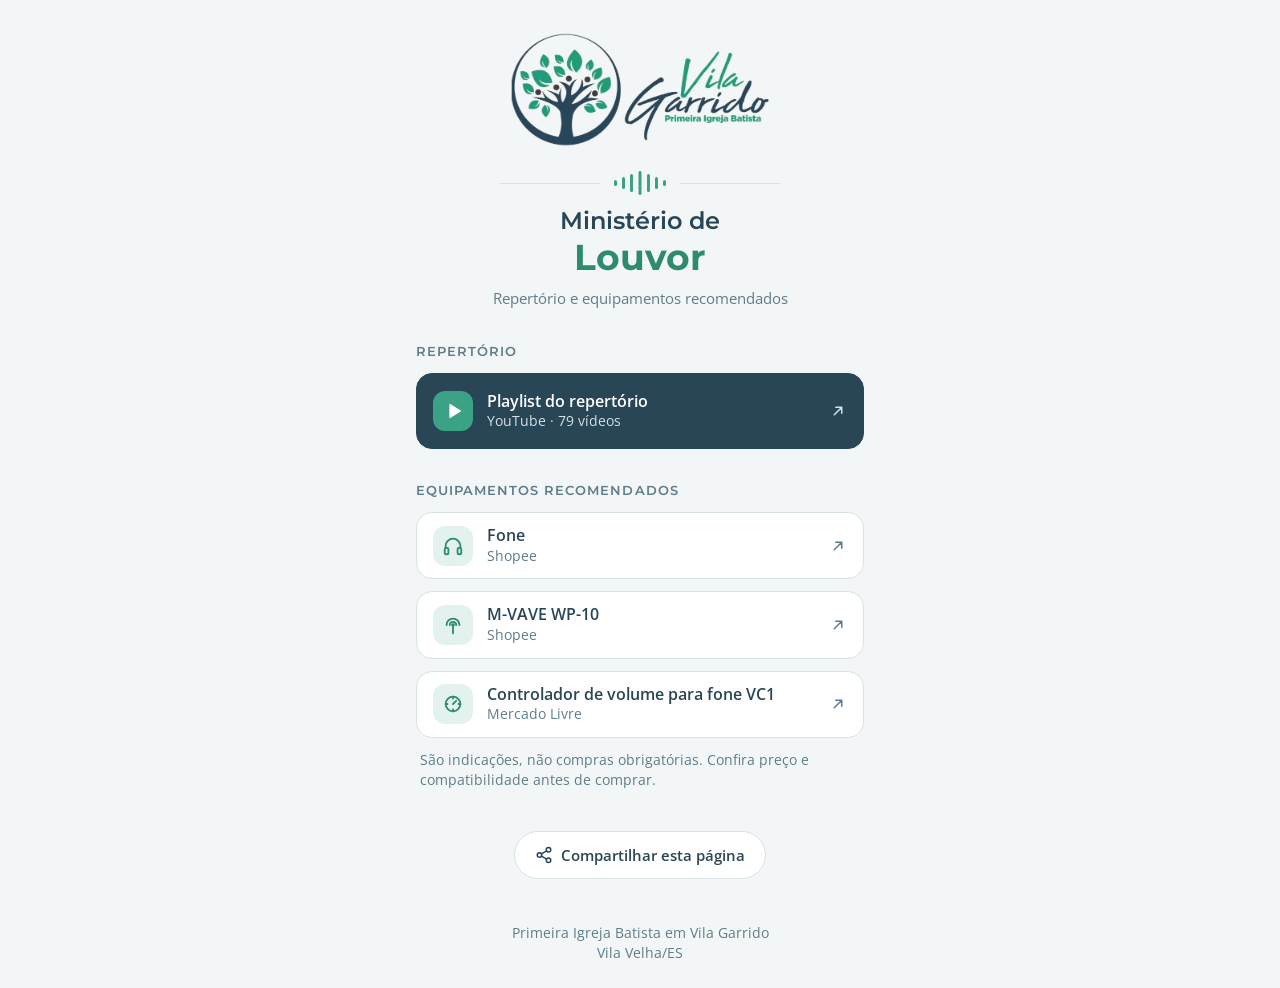
==== index.html @ 210804e4 "Add files via upload" ====
<!doctype html>
<html lang="pt-BR">
<head>
  <meta charset="utf-8">
  <meta name="viewport" content="width=device-width, initial-scale=1, viewport-fit=cover">
  <title>Ministério de Louvor | PIB Vila Garrido</title>
  <meta name="description" content="Repertório e equipamentos recomendados do Ministério de Louvor da Primeira Igreja Batista em Vila Garrido.">
  <meta name="theme-color" content="#294657">
  <meta name="color-scheme" content="light">

  <!-- Prévia ao compartilhar (WhatsApp etc.) -->
  <link rel="canonical" href="https://louvorpibvg.github.io/">
  <meta property="og:type" content="website">
  <meta property="og:url" content="https://louvorpibvg.github.io/">
  <meta property="og:image" content="https://louvorpibvg.github.io/img/compartilhar.jpg">
  <meta property="og:image:width" content="1200">
  <meta property="og:image:height" content="1200">
  <meta property="og:title" content="Ministério de Louvor | PIB Vila Garrido">
  <meta property="og:description" content="Repertório e equipamentos recomendados.">

  <link rel="icon" type="image/png" sizes="32x32" href="img/favicon-32.png">
  <link rel="apple-touch-icon" href="img/apple-touch-icon.png">

  <link rel="preconnect" href="https://fonts.googleapis.com">
  <link rel="preconnect" href="https://fonts.gstatic.com" crossorigin>
  <link href="https://fonts.googleapis.com/css2?family=Montserrat:wght@600;700&family=Open+Sans:wght@400;600&display=swap" rel="stylesheet">

  <style>
    :root {
      --azul: #294657;
      --azul-escuro: #1F2A30;
      --azul-apoio: #5E7C8A;
      --verde: #3BA285;
      --verde-texto: #2E8A70;
      --fundo: #F3F6F6;
      --cartao: #FFFFFF;
      --borda: #D9E2E5;
      --raio: 16px;
      --titulos: "Montserrat", system-ui, -apple-system, "Segoe UI", Roboto, sans-serif;
      --texto: "Open Sans", system-ui, -apple-system, "Segoe UI", Roboto, sans-serif;
    }

    *, *::before, *::after { box-sizing: border-box; }

    html { -webkit-text-size-adjust: 100%; text-size-adjust: 100%; }

    body {
      margin: 0;
      min-height: 100vh;
      min-height: 100dvh;
      background: var(--fundo);
      color: var(--azul-escuro);
      font-family: var(--texto);
      font-size: 16px;
      line-height: 1.5;
      -webkit-tap-highlight-color: transparent;
    }

    .pagina {
      width: 100%;
      max-width: 480px;
      margin: 0 auto;
      padding:
        calc(32px + env(safe-area-inset-top))
        calc(16px + env(safe-area-inset-right))
        calc(24px + env(safe-area-inset-bottom))
        calc(16px + env(safe-area-inset-left));
    }

    /* Cabeçalho */
    .topo { text-align: center; }

    .topo img {
      display: block;
      width: min(260px, 72vw);
      height: auto;
      margin: 0 auto;
    }

    .onda {
      display: flex;
      align-items: center;
      gap: 12px;
      margin: 24px auto 12px;
      max-width: 280px;
    }
    .onda::before, .onda::after {
      content: "";
      flex: 1;
      height: 1px;
      background: var(--borda);
    }
    .onda svg { width: 56px; height: 24px; flex: none; }

    h1 {
      margin: 0;
      font-family: var(--titulos);
      font-weight: 600;
      font-size: 1.5rem;
      line-height: 1.2;
      color: var(--azul);
    }
    h1 strong {
      display: block;
      font-weight: 700;
      font-size: 2.25rem;
      color: var(--verde-texto);
    }

    .subtitulo {
      margin: 8px 0 0;
      color: var(--azul-apoio);
      font-size: 0.95rem;
    }

    /* Seções */
    section { margin-top: 32px; }

    h2 {
      margin: 0 0 12px;
      font-family: var(--titulos);
      font-weight: 600;
      font-size: 0.8rem;
      letter-spacing: 0.08em;
      text-transform: uppercase;
      color: var(--azul-apoio);
    }

    .lista {
      list-style: none;
      margin: 0;
      padding: 0;
      display: grid;
      gap: 12px;
    }

    /* Botões de link */
    .link {
      display: flex;
      align-items: center;
      gap: 14px;
      min-height: 64px;
      padding: 12px 16px;
      border-radius: var(--raio);
      background: var(--cartao);
      border: 1px solid var(--borda);
      color: var(--azul);
      text-decoration: none;
      transition: transform 120ms ease, border-color 120ms ease;
    }
    .link:active { transform: scale(0.98); }
    .link:focus-visible {
      outline: 3px solid var(--verde);
      outline-offset: 3px;
    }

    .link .icone {
      flex: none;
      display: grid;
      place-items: center;
      width: 40px;
      height: 40px;
      border-radius: 12px;
      background: rgba(59, 162, 133, 0.14);
      color: var(--verde-texto);
    }
    .link .icone svg { width: 22px; height: 22px; }

    .link .textos { flex: 1; min-width: 0; }
    .link .nome {
      display: block;
      font-weight: 600;
      font-size: 1rem;
      line-height: 1.3;
      overflow-wrap: anywhere;
    }
    .link .detalhe {
      display: block;
      font-size: 0.85rem;
      color: var(--azul-apoio);
    }

    .link .seta { flex: none; width: 18px; height: 18px; color: var(--azul-apoio); }

    /* Destaque: repertório */
    .link.principal {
      background: var(--azul);
      border-color: var(--azul);
      color: #FFFFFF;
      min-height: 76px;
    }
    .link.principal .icone { background: var(--verde); color: #FFFFFF; }
    .link.principal .detalhe, .link.principal .seta { color: #D3E0E5; }

    .aviso {
      margin: 12px 4px 0;
      font-size: 0.85rem;
      color: var(--azul-apoio);
    }

    /* Rodapé */
    footer {
      margin-top: 40px;
      text-align: center;
      font-size: 0.85rem;
      color: var(--azul-apoio);
    }

    .compartilhar {
      display: inline-flex;
      align-items: center;
      justify-content: center;
      gap: 8px;
      min-height: 48px;
      padding: 0 20px;
      margin-bottom: 16px;
      border: 1px solid var(--borda);
      border-radius: 999px;
      background: var(--cartao);
      color: var(--azul);
      font: 600 0.95rem var(--texto);
      cursor: pointer;
    }
    .compartilhar svg { width: 18px; height: 18px; }
    .compartilhar:focus-visible { outline: 3px solid var(--verde); outline-offset: 3px; }

    .status { min-height: 1.5em; margin: 0 0 8px; color: var(--verde-texto); font-weight: 600; }

    footer p { margin: 0; }

    @media (hover: hover) {
      .link:hover { border-color: var(--verde); }
      .link.principal:hover { border-color: var(--verde); }
      .compartilhar:hover { border-color: var(--verde); }
    }

    @media (prefers-reduced-motion: reduce) {
      .link { transition: none; }
      .link:active { transform: none; }
    }
  </style>
</head>
<body>
  <main class="pagina">
    <header class="topo">
      <img src="img/logo-pibvg.png" width="648" height="287"
           alt="Primeira Igreja Batista em Vila Garrido">

      <div class="onda" aria-hidden="true">
        <svg viewBox="0 0 56 24" fill="#3BA285">
          <rect x="2" y="9" width="3" height="6" rx="1.5"/>
          <rect x="10" y="6" width="3" height="12" rx="1.5"/>
          <rect x="18" y="3" width="3" height="18" rx="1.5"/>
          <rect x="26.5" y="0" width="3" height="24" rx="1.5"/>
          <rect x="35" y="3" width="3" height="18" rx="1.5"/>
          <rect x="43" y="6" width="3" height="12" rx="1.5"/>
          <rect x="51" y="9" width="3" height="6" rx="1.5"/>
        </svg>
      </div>

      <h1>Ministério de <strong>Louvor</strong></h1>
      <p class="subtitulo">Repertório e equipamentos recomendados</p>
    </header>

    <section aria-labelledby="t-repertorio">
      <h2 id="t-repertorio">Repertório</h2>
      <ul class="lista">
        <li>
          <a class="link principal" href="https://www.youtube.com/playlist?list=PLcqBs6YAsFBc" target="_blank" rel="noopener">
            <span class="icone" aria-hidden="true">
              <svg viewBox="0 0 24 24" fill="currentColor"><path d="M8 5.5v13a1 1 0 0 0 1.5.86l10.5-6.5a1 1 0 0 0 0-1.72L9.5 4.64A1 1 0 0 0 8 5.5z"/></svg>
            </span>
            <span class="textos">
              <span class="nome">Playlist do repertório</span>
              <span class="detalhe">YouTube · 79 vídeos</span>
            </span>
            <svg class="seta" viewBox="0 0 24 24" fill="none" stroke="currentColor" stroke-width="2" stroke-linecap="round" stroke-linejoin="round" aria-hidden="true"><path d="M7 17 17 7M9 7h8v8"/></svg>
          </a>
        </li>
      </ul>
    </section>

    <section aria-labelledby="t-equipamentos">
      <h2 id="t-equipamentos">Equipamentos recomendados</h2>
      <ul class="lista">
        <li>
          <a class="link" href="https://br.shp.ee/Cc43zkN" target="_blank" rel="noopener">
            <span class="icone" aria-hidden="true">
              <svg viewBox="0 0 24 24" fill="none" stroke="currentColor" stroke-width="2" stroke-linecap="round" stroke-linejoin="round"><path d="M4 14v-2a8 8 0 0 1 16 0v2"/><rect x="3" y="14" width="4" height="7" rx="1.5"/><rect x="17" y="14" width="4" height="7" rx="1.5"/></svg>
            </span>
            <span class="textos">
              <span class="nome">Fone</span>
              <span class="detalhe">Shopee</span>
            </span>
            <svg class="seta" viewBox="0 0 24 24" fill="none" stroke="currentColor" stroke-width="2" stroke-linecap="round" stroke-linejoin="round" aria-hidden="true"><path d="M7 17 17 7M9 7h8v8"/></svg>
          </a>
        </li>
        <li>
          <a class="link" href="https://br.shp.ee/d4Twdta" target="_blank" rel="noopener">
            <span class="icone" aria-hidden="true">
              <svg viewBox="0 0 24 24" fill="none" stroke="currentColor" stroke-width="2" stroke-linecap="round" stroke-linejoin="round"><path d="M5 12a7 7 0 0 1 14 0"/><path d="M8.5 12a3.5 3.5 0 0 1 7 0"/><circle cx="12" cy="12" r="1"/><path d="M12 13v8"/></svg>
            </span>
            <span class="textos">
              <span class="nome">M-VAVE WP-10</span>
              <span class="detalhe">Shopee</span>
            </span>
            <svg class="seta" viewBox="0 0 24 24" fill="none" stroke="currentColor" stroke-width="2" stroke-linecap="round" stroke-linejoin="round" aria-hidden="true"><path d="M7 17 17 7M9 7h8v8"/></svg>
          </a>
        </li>
        <li>
          <a class="link" href="https://produto.mercadolivre.com.br/MLB-1937304223-controlador-de-volume-para-fone-vc1-p10-whitech-_JM" target="_blank" rel="noopener">
            <span class="icone" aria-hidden="true">
              <svg viewBox="0 0 24 24" fill="none" stroke="currentColor" stroke-width="2" stroke-linecap="round" stroke-linejoin="round"><circle cx="12" cy="12" r="8"/><path d="M12 12l3.5-3.5"/><path d="M12 4v2M20 12h-2M12 20v-2M4 12h2"/></svg>
            </span>
            <span class="textos">
              <span class="nome">Controlador de volume para fone VC1</span>
              <span class="detalhe">Mercado Livre</span>
            </span>
            <svg class="seta" viewBox="0 0 24 24" fill="none" stroke="currentColor" stroke-width="2" stroke-linecap="round" stroke-linejoin="round" aria-hidden="true"><path d="M7 17 17 7M9 7h8v8"/></svg>
          </a>
        </li>
      </ul>
      <p class="aviso">São indicações, não compras obrigatórias. Confira preço e compatibilidade antes de comprar.</p>
    </section>

    <footer>
      <button type="button" class="compartilhar" id="compartilhar">
        <svg viewBox="0 0 24 24" fill="none" stroke="currentColor" stroke-width="2" stroke-linecap="round" stroke-linejoin="round" aria-hidden="true"><circle cx="18" cy="5" r="3"/><circle cx="6" cy="12" r="3"/><circle cx="18" cy="19" r="3"/><path d="m8.6 13.5 6.8 4M15.4 6.5l-6.8 4"/></svg>
        Compartilhar esta página
      </button>
      <p class="status" id="status" role="status" aria-live="polite"></p>
      <p>Primeira Igreja Batista em Vila Garrido<br>Vila Velha/ES</p>
    </footer>
  </main>

  <script>
    (function () {
      var botao = document.getElementById("compartilhar");
      var status = document.getElementById("status");
      var dados = {
        title: "Ministério de Louvor | PIB Vila Garrido",
        text: "Repertório e equipamentos do Ministério de Louvor",
        url: location.href
      };

      function avisar(msg) {
        status.textContent = msg;
        setTimeout(function () { status.textContent = ""; }, 3000);
      }

      function copiar() {
        if (navigator.clipboard && window.isSecureContext) {
          navigator.clipboard.writeText(dados.url)
            .then(function () { avisar("Link copiado."); })
            .catch(function () { avisar("Copie o endereço na barra do navegador."); });
        } else {
          avisar("Copie o endereço na barra do navegador.");
        }
      }

      botao.addEventListener("click", function () {
        if (navigator.share) {
          navigator.share(dados).catch(function (erro) {
            if (erro && erro.name !== "AbortError") copiar();
          });
        } else {
          copiar();
        }
      });
    })();
  </script>
</body>
</html>
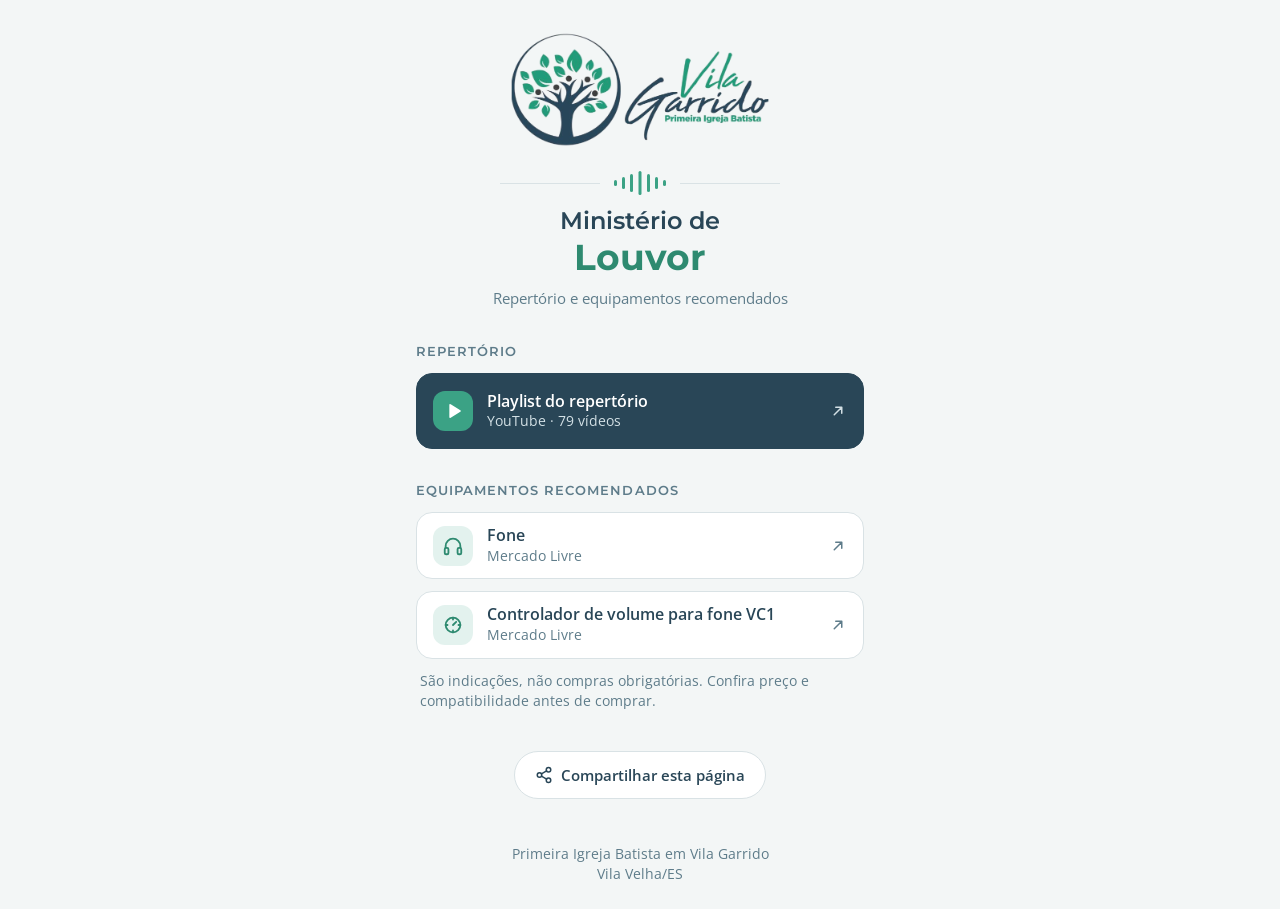
==== commit b4b007b8: "Update recommended equipment links and details Updated product links and details for recommended equ" ====
--- a/index.html
+++ b/index.html
@@ -284,25 +284,13 @@
       <h2 id="t-equipamentos">Equipamentos recomendados</h2>
       <ul class="lista">
         <li>
-          <a class="link" href="https://br.shp.ee/Cc43zkN" target="_blank" rel="noopener">
+          <a class="link" href="https://www.mercadolivre.com.br/p/MLB42690619?matt_tool=38524122&amp;pdp_filters=item_id:MLB4313498561&amp;ua=HUNc7znxGOWSrGlzvaR-Fs2YEgUDq_4E6SSIfKr-EHJZjvI#origin=share&amp;sid=share&amp;wid=MLB4313498561&amp;action=copy" target="_blank" rel="noopener">
             <span class="icone" aria-hidden="true">
               <svg viewBox="0 0 24 24" fill="none" stroke="currentColor" stroke-width="2" stroke-linecap="round" stroke-linejoin="round"><path d="M4 14v-2a8 8 0 0 1 16 0v2"/><rect x="3" y="14" width="4" height="7" rx="1.5"/><rect x="17" y="14" width="4" height="7" rx="1.5"/></svg>
             </span>
             <span class="textos">
               <span class="nome">Fone</span>
-              <span class="detalhe">Shopee</span>
-            </span>
-            <svg class="seta" viewBox="0 0 24 24" fill="none" stroke="currentColor" stroke-width="2" stroke-linecap="round" stroke-linejoin="round" aria-hidden="true"><path d="M7 17 17 7M9 7h8v8"/></svg>
-          </a>
-        </li>
-        <li>
-          <a class="link" href="https://br.shp.ee/d4Twdta" target="_blank" rel="noopener">
-            <span class="icone" aria-hidden="true">
-              <svg viewBox="0 0 24 24" fill="none" stroke="currentColor" stroke-width="2" stroke-linecap="round" stroke-linejoin="round"><path d="M5 12a7 7 0 0 1 14 0"/><path d="M8.5 12a3.5 3.5 0 0 1 7 0"/><circle cx="12" cy="12" r="1"/><path d="M12 13v8"/></svg>
-            </span>
-            <span class="textos">
-              <span class="nome">M-VAVE WP-10</span>
-              <span class="detalhe">Shopee</span>
+              <span class="detalhe">Mercado Livre</span>
             </span>
             <svg class="seta" viewBox="0 0 24 24" fill="none" stroke="currentColor" stroke-width="2" stroke-linecap="round" stroke-linejoin="round" aria-hidden="true"><path d="M7 17 17 7M9 7h8v8"/></svg>
           </a>
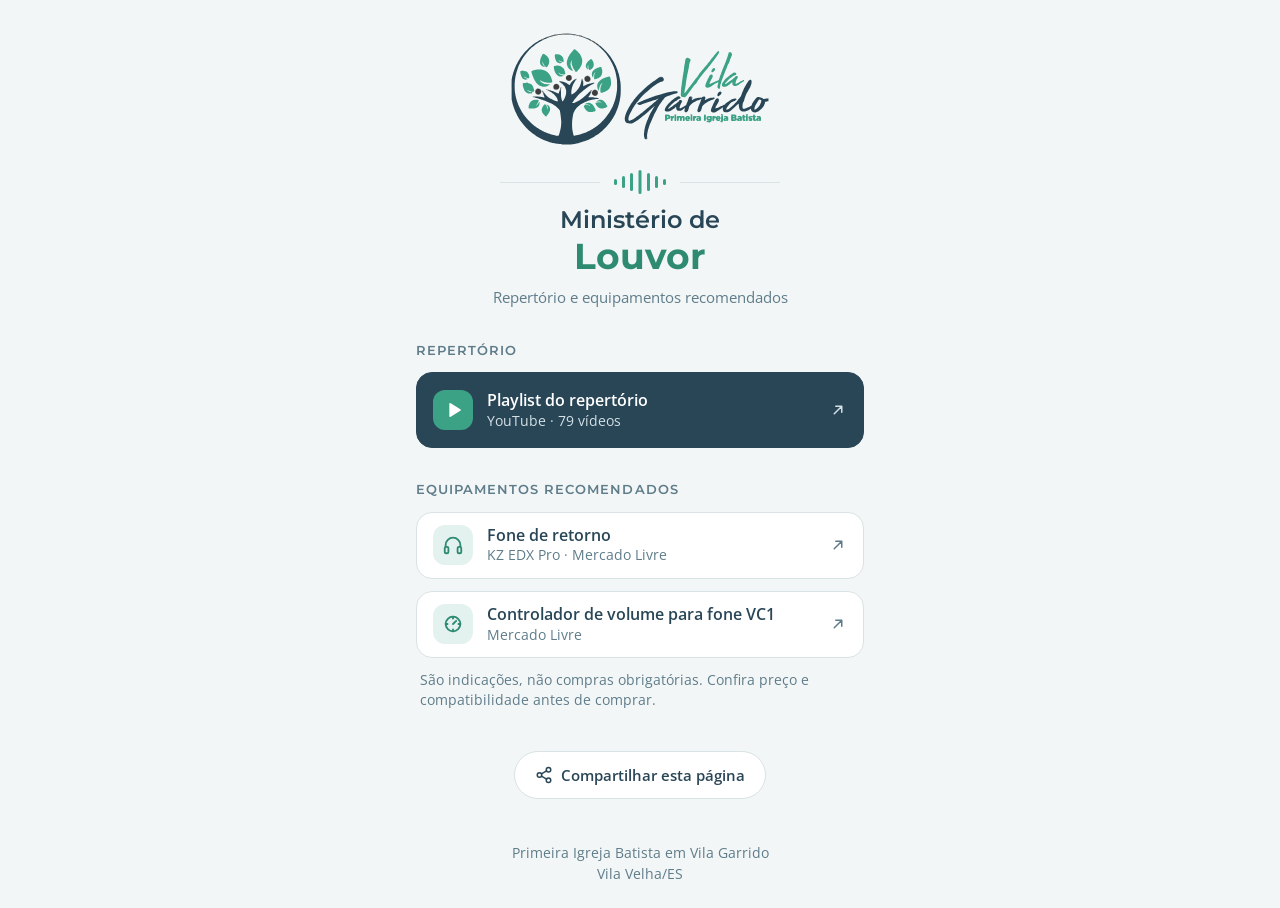
==== commit 4a87f9e5: "Add files via upload" ====
--- a/index.html
+++ b/index.html
@@ -5,8 +5,9 @@
   <meta name="viewport" content="width=device-width, initial-scale=1, viewport-fit=cover">
   <title>Ministério de Louvor | PIB Vila Garrido</title>
   <meta name="description" content="Repertório e equipamentos recomendados do Ministério de Louvor da Primeira Igreja Batista em Vila Garrido.">
-  <meta name="theme-color" content="#294657">
-  <meta name="color-scheme" content="light">
+  <meta name="theme-color" content="#F3F6F6" media="(prefers-color-scheme: light)">
+  <meta name="theme-color" content="#14212A" media="(prefers-color-scheme: dark)">
+  <meta name="color-scheme" content="light dark">
 
   <!-- Prévia ao compartilhar (WhatsApp etc.) -->
   <link rel="canonical" href="https://louvorpibvg.github.io/">
@@ -38,6 +39,33 @@
       --raio: 16px;
       --titulos: "Montserrat", system-ui, -apple-system, "Segoe UI", Roboto, sans-serif;
       --texto: "Open Sans", system-ui, -apple-system, "Segoe UI", Roboto, sans-serif;
+      --principal-fundo: #294657;
+      --principal-texto: #FFFFFF;
+      --principal-detalhe: #D3E0E5;
+      --principal-icone-fundo: #3BA285;
+      --principal-icone: #FFFFFF;
+      --icone-fundo: rgba(59, 162, 133, 0.14);
+      color-scheme: light;
+    }
+
+    /* Tema escuro próprio: evita o escurecimento automático de alguns navegadores Android */
+    @media (prefers-color-scheme: dark) {
+      :root {
+        --azul: #E8EFF1;
+        --azul-escuro: #E8EFF1;
+        --azul-apoio: #9DB3BD;
+        --verde-texto: #5CCBA9;
+        --fundo: #14212A;
+        --cartao: #1C2D38;
+        --borda: #2E4554;
+        --principal-fundo: #3BA285;
+        --principal-texto: #0E1A20;
+        --principal-detalhe: #12302A;
+        --principal-icone-fundo: #14212A;
+        --principal-icone: #5CCBA9;
+        --icone-fundo: rgba(92, 203, 169, 0.14);
+        color-scheme: dark;
+      }
     }
 
     *, *::before, *::after { box-sizing: border-box; }
@@ -70,7 +98,7 @@
     /* Cabeçalho */
     .topo { text-align: center; }
 
-    .topo img {
+    .topo img, .topo picture {
       display: block;
       width: min(260px, 72vw);
       height: auto;
@@ -161,7 +189,7 @@
       width: 40px;
       height: 40px;
       border-radius: 12px;
-      background: rgba(59, 162, 133, 0.14);
+      background: var(--icone-fundo);
       color: var(--verde-texto);
     }
     .link .icone svg { width: 22px; height: 22px; }
@@ -184,13 +212,13 @@
 
     /* Destaque: repertório */
     .link.principal {
-      background: var(--azul);
-      border-color: var(--azul);
-      color: #FFFFFF;
+      background: var(--principal-fundo);
+      border-color: var(--principal-fundo);
+      color: var(--principal-texto);
       min-height: 76px;
     }
-    .link.principal .icone { background: var(--verde); color: #FFFFFF; }
-    .link.principal .detalhe, .link.principal .seta { color: #D3E0E5; }
+    .link.principal .icone { background: var(--principal-icone-fundo); color: var(--principal-icone); }
+    .link.principal .detalhe, .link.principal .seta { color: var(--principal-detalhe); }
 
     .aviso {
       margin: 12px 4px 0;
@@ -243,8 +271,11 @@
 <body>
   <main class="pagina">
     <header class="topo">
-      <img src="img/logo-pibvg.png" width="648" height="287"
-           alt="Primeira Igreja Batista em Vila Garrido">
+      <picture>
+        <source srcset="img/logo-pibvg-escuro.svg" media="(prefers-color-scheme: dark)">
+        <img src="img/logo-pibvg.svg" width="648" height="285"
+             alt="Primeira Igreja Batista em Vila Garrido">
+      </picture>
 
       <div class="onda" aria-hidden="true">
         <svg viewBox="0 0 56 24" fill="#3BA285">
@@ -284,13 +315,13 @@
       <h2 id="t-equipamentos">Equipamentos recomendados</h2>
       <ul class="lista">
         <li>
-          <a class="link" href="https://www.mercadolivre.com.br/p/MLB42690619?matt_tool=38524122&amp;pdp_filters=item_id:MLB4313498561&amp;ua=HUNc7znxGOWSrGlzvaR-Fs2YEgUDq_4E6SSIfKr-EHJZjvI#origin=share&amp;sid=share&amp;wid=MLB4313498561&amp;action=copy" target="_blank" rel="noopener">
+          <a class="link" href="https://www.mercadolivre.com.br/p/MLB42690619?pdp_filters=item_id:MLB4313498561" target="_blank" rel="noopener">
             <span class="icone" aria-hidden="true">
               <svg viewBox="0 0 24 24" fill="none" stroke="currentColor" stroke-width="2" stroke-linecap="round" stroke-linejoin="round"><path d="M4 14v-2a8 8 0 0 1 16 0v2"/><rect x="3" y="14" width="4" height="7" rx="1.5"/><rect x="17" y="14" width="4" height="7" rx="1.5"/></svg>
             </span>
             <span class="textos">
-              <span class="nome">Fone</span>
-              <span class="detalhe">Mercado Livre</span>
+              <span class="nome">Fone de retorno</span>
+              <span class="detalhe">KZ EDX Pro · Mercado Livre</span>
             </span>
             <svg class="seta" viewBox="0 0 24 24" fill="none" stroke="currentColor" stroke-width="2" stroke-linecap="round" stroke-linejoin="round" aria-hidden="true"><path d="M7 17 17 7M9 7h8v8"/></svg>
           </a>
